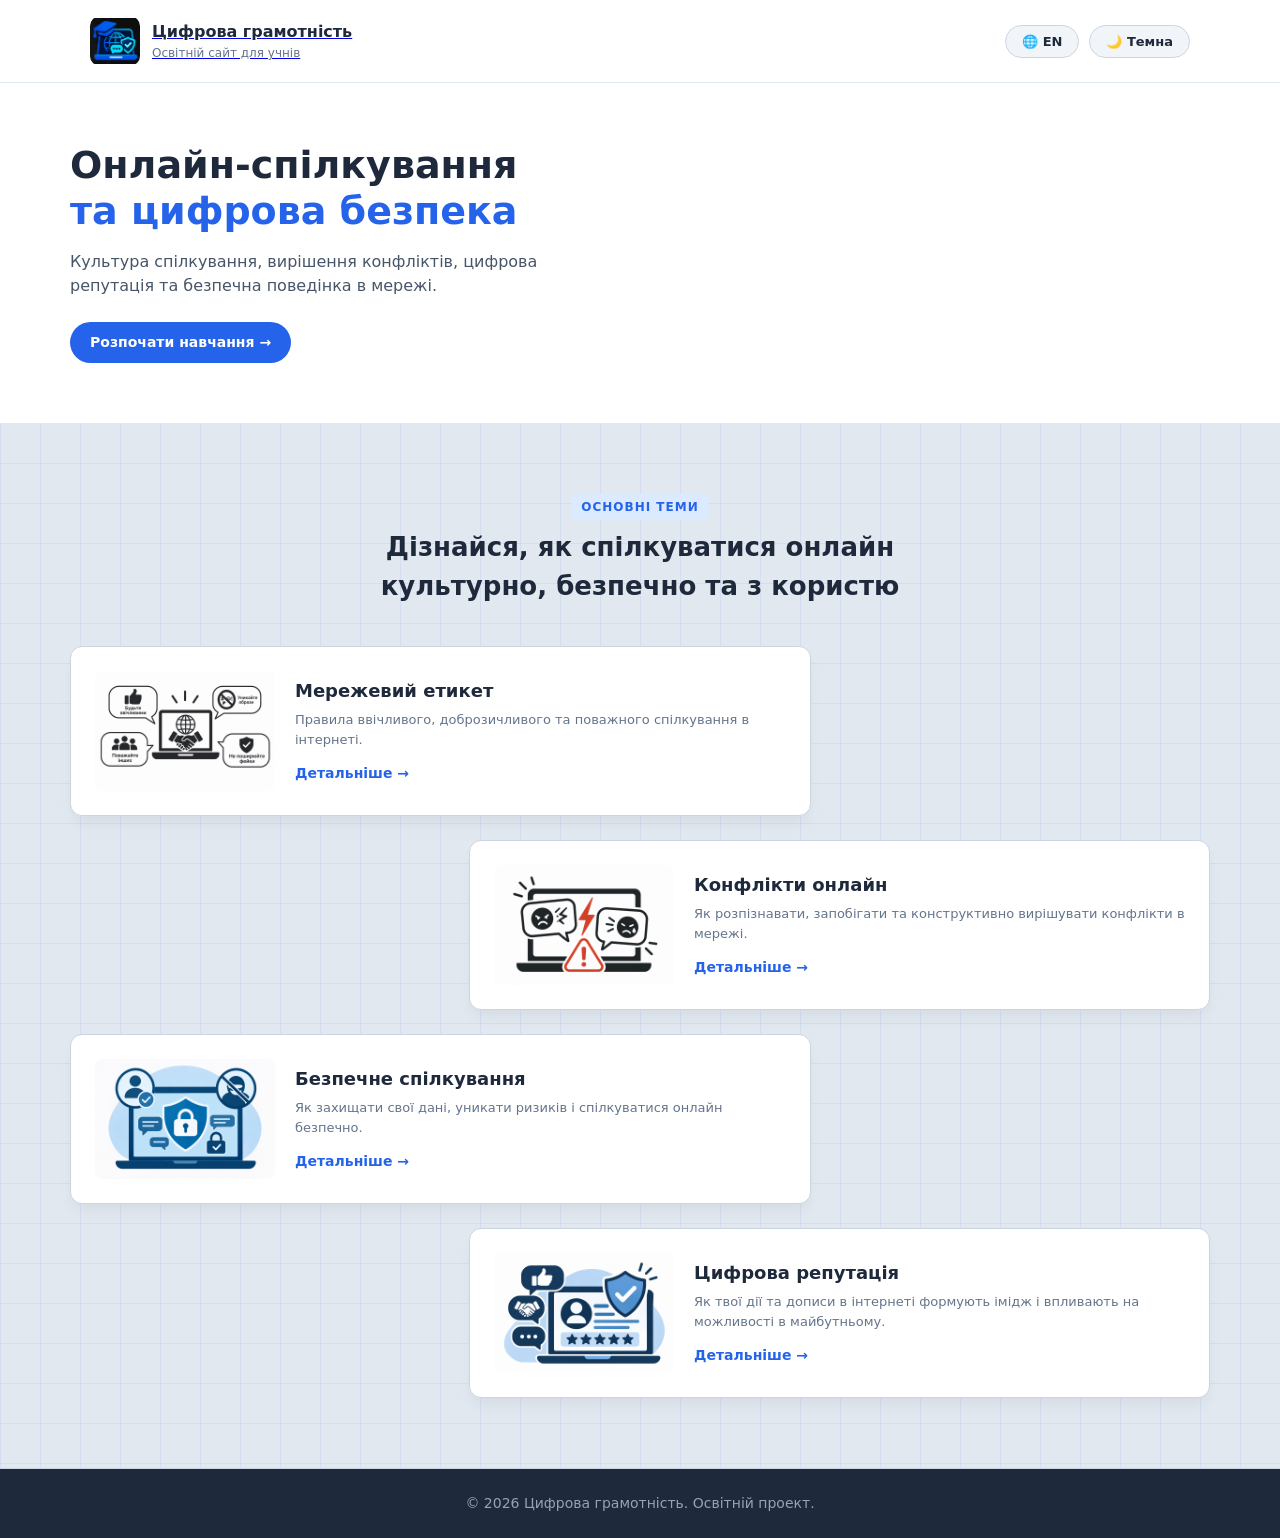
==== main.html @ 6a5c0918 "Nov 27, 2026, 12:42 PM" ====
<!DOCTYPE html>
<html lang="uk">
<head>
  <meta charset="UTF-8">
  <meta name="viewport" content="width=device-width, initial-scale=1.0">
  <title>Цифрова грамотність</title>
  <link rel="stylesheet" href="coch.css">
</head>
<body id="top">

  <!-- Шапка сайта -->
  <header class="header">
    <div class="header-container">

      <a href="main.html#top" class="logo">
        <img src="photos/logo.png" alt="Логотип" class="logo-icon">
        <div class="logo-text">
          <span class="logo-title" data-i18n="logoTitle">
            Цифрова грамотність
          </span>
          <span class="logo-subtitle" data-i18n="logoSubtitle">
            Освітній сайт для учнів
          </span>
        </div>
      </a>

      <div class="header-actions">
        <button id="lang-toggle" class="theme-btn">
          🌐 EN
        </button>

        <button id="theme-toggle" class="theme-btn">
          🌙 Темна
        </button>
      </div>

    </div>
  </header>

  <main>

    <!-- Главная секция -->
    <section class="hero hero-banner">
      <div class="hero-container">

        <div class="hero-content">
          <h1 class="hero-title">
            <span data-i18n="heroTitle1">
              Онлайн-спілкування
            </span>
            <br>
            <span class="highlight" data-i18n="heroTitle2">
              та цифрова безпека
            </span>
          </h1>

          <p class="hero-description" data-i18n="heroDesc">
            Культура спілкування, вирішення конфліктів,
            цифрова репутація та безпечна поведінка в мережі.
          </p>

          <a href="#topics" class="btn btn-primary"
             data-i18n="heroBtn">
            Розпочати навчання →
          </a>
        </div>

      </div>
    </section>

    <!-- Основные темы -->
    <section class="topics-section" id="topics">

      <div class="section-badge" data-i18n="topicsBadge">
        ОСНОВНІ ТЕМИ
      </div>

      <h2 class="section-title">
        <span data-i18n="topicsTitle1">
          Дізнайся, як спілкуватися онлайн
        </span>
        <br>
        <span data-i18n="topicsTitle2">
          культурно, безпечно та з користю
        </span>
      </h2>

      <div class="cards-grid">

        <!-- Карточка 1 -->
        <div class="card card-1">

          <div class="card-media-placeholder">
            <img src="photos/сетевой этикет 2.png"
                 alt="Мережевий етикет">
          </div>

          <div class="card-content">
            <h3 data-i18n="card1Title">
              Мережевий етикет
            </h3>

            <p data-i18n="card1Desc">
              Правила ввічливого, доброзичливого та
              поважного спілкування в інтернеті.
            </p>

            <a href="#" class="card-link" data-i18n="cardLink">
              Детальніше →
            </a>
          </div>

        </div>

        <!-- Карточка 2 -->
        <div class="card card-2">

          <div class="card-media-placeholder">
            <img src="photos/конфликты онлайн 2.png"
                 alt="Конфлікти онлайн">
          </div>

          <div class="card-content">
            <h3 data-i18n="card2Title">
              Конфлікти онлайн
            </h3>

            <p data-i18n="card2Desc">
              Як розпізнавати, запобігати та конструктивно
              вирішувати конфлікти в мережі.
            </p>

            <a href="conflict.html" class="card-link" data-i18n="cardLink">
              Детальніше →
            </a>
          </div>

        </div>

        <!-- Карточка 3 -->
        <div class="card card-3">

          <div class="card-media-placeholder">
            <img src="photos/безопасное общение 2.png"
                 alt="Безпечне спілкування">
          </div>

          <div class="card-content">
            <h3 data-i18n="card3Title">
              Безпечне спілкування
            </h3>

            <p data-i18n="card3Desc">
              Як захищати свої дані, уникати ризиків
              і спілкуватися онлайн безпечно.
            </p>

            <a href="#" class="card-link" data-i18n="cardLink">
              Детальніше →
            </a>
          </div>

        </div>

        <!-- Карточка 4 -->
        <div class="card card-4">

          <div class="card-media-placeholder">
            <img src="photos/Цифровая репутация 1.png"
                 alt="Цифрова репутація">
          </div>

          <div class="card-content">
            <h3 data-i18n="card4Title">
              Цифрова репутація
            </h3>

            <p data-i18n="card4Desc">
              Як твої дії та дописи в інтернеті формують
              імідж і впливають на можливості в майбутньому.
            </p>

            <a href="#" class="card-link" data-i18n="cardLink">
              Детальніше →
            </a>
          </div>

        </div>

      </div>
    </section>

  </main>

  <!-- Подвал сайта -->
  <footer class="footer">
    <div class="footer-container">
      <p data-i18n="footerText">
        © 2026 Цифрова грамотність. Освітній проект.
      </p>
    </div>
  </footer>

  <!-- Переключение языка и темы -->
  <script>

    const translations = {

      uk: {
        pageTitle: "Цифрова грамотність",
        logoTitle: "Цифрова грамотність",
        logoSubtitle: "Освітній сайт для учнів",

        heroTitle1: "Онлайн-спілкування",
        heroTitle2: "та цифрова безпека",

        heroDesc: "Культура спілкування, вирішення конфліктів, цифрова репутація та безпечна поведінка в мережі.",

        heroBtn: "Розпочати навчання →",

        topicsBadge: "ОСНОВНІ ТЕМИ",
        topicsTitle1: "Дізнайся, як спілкуватися онлайн",
        topicsTitle2: "культурно, безпечно та з користю",

        card1Title: "Мережевий етикет",
        card1Desc: "Правила ввічливого, доброзичливого та поважного спілкування в інтернеті.",

        card2Title: "Конфлікти онлайн",
        card2Desc: "Як розпізнавати, запобігати та конструктивно вирішувати конфлікти в мережі.",

        card3Title: "Безпечне спілкування",
        card3Desc: "Як захищати свої дані, уникати ризиків і спілкуватися онлайн безпечно.",

        card4Title: "Цифрова репутація",
        card4Desc: "Як твої дії та дописи в інтернеті формують імідж і впливають на можливості в майбутньому.",

        cardLink: "Детальніше →",

        footerText: "© 2026 Цифрова грамотність. Освітній проект.",

        themeDark: "🌙 Темна",
        themeLight: "☀️ Світла",
        langBtn: "🌐 EN"
      },

      en: {
        pageTitle: "Digital Literacy",
        logoTitle: "Digital Literacy",
        logoSubtitle: "Educational site for students",

        heroTitle1: "Online Communication",
        heroTitle2: "& Digital Safety",

        heroDesc: "Communication culture, conflict resolution, digital reputation, and safe online behavior.",

        heroBtn: "Start Learning →",

        topicsBadge: "MAIN TOPICS",
        topicsTitle1: "Learn how to communicate online",
        topicsTitle2: "politely, safely, and effectively",

        card1Title: "Netiquette",
        card1Desc: "Rules for polite, friendly, and respectful communication on the internet.",

        card2Title: "Online Conflicts",
        card2Desc: "How to recognize, prevent, and constructively resolve conflicts online.",

        card3Title: "Safe Communication",
        card3Desc: "How to protect your data, avoid risks, and communicate safely online.",

        card4Title: "Digital Reputation",
        card4Desc: "How your online actions and posts shape your image and affect future opportunities.",

        cardLink: "Learn more →",

        footerText: "© 2026 Digital Literacy. Educational project.",

        themeDark: "🌙 Dark",
        themeLight: "☀️ Light",
        langBtn: "🌐 UA"
      }

    };

    const themeToggleBtn = document.getElementById("theme-toggle");
    const langToggleBtn = document.getElementById("lang-toggle");

    let currentLang = localStorage.getItem("lang") || "uk";
    let isDark = localStorage.getItem("theme") === "dark";

    if (!translations[currentLang]) {
      currentLang = "uk";
    }

    // Обновление темы
    function updateThemeUI() {

      if (isDark) {
        document.body.classList.add("dark-theme");

        themeToggleBtn.textContent =
          translations[currentLang].themeLight;

      } else {
        document.body.classList.remove("dark-theme");

        themeToggleBtn.textContent =
          translations[currentLang].themeDark;
      }

    }

    // Обновление языка
    function updateLanguageUI() {

      document.documentElement.lang = currentLang;

      document.title = translations[currentLang].pageTitle;

      langToggleBtn.textContent =
        translations[currentLang].langBtn;

      document.querySelectorAll("[data-i18n]").forEach(el => {

        const key = el.getAttribute("data-i18n");

        if (translations[currentLang][key]) {
          el.textContent = translations[currentLang][key];
        }

      });

      updateThemeUI();

    }

    // Переключение темы
    themeToggleBtn.addEventListener("click", () => {

      isDark = !isDark;

      localStorage.setItem(
        "theme",
        isDark ? "dark" : "light"
      );

      updateThemeUI();

    });

    // Переключение языка
    langToggleBtn.addEventListener("click", () => {

      currentLang = currentLang === "uk" ? "en" : "uk";

      localStorage.setItem("lang", currentLang);

      updateLanguageUI();

    });

    // Запуск при загрузке страницы
    updateLanguageUI();

  </script>

</body>
</html>
---- coch.css ----
* {
  box-sizing: border-box;
  margin: 0;
  padding: 0;
  font-family: system-ui, -apple-system, BlinkMacSystemFont,
    "Segoe UI", Roboto, sans-serif;
}

html {
  scroll-behavior: smooth;
}

body {
  background-color: #f0f4f8;
  color: #2d3748;
  line-height: 1.5;
  transition: background-color 0.3s, color 0.3s;
}

/* ================= ШАПКА САЙТА ================= */

.header {
  background: #ffffff;
  border-bottom: 1px solid #e2e8f0;
  position: sticky;
  top: 0;
  z-index: 100;
  transition: background 0.3s, border-color 0.3s;
}

.header-container {
  max-width: 1140px;
  margin: 0 auto;
  padding: 16px 20px;
  display: flex;
  align-items: center;
  justify-content: space-between;
}

.logo {
  display: flex;
  align-items: center;
  gap: 12px;
}

.logo-icon-placeholder {
  width: 40px;
  height: 40px;
  background-color: #2563eb;
  border-radius: 50%;
  flex-shrink: 0;
}

.logo-title {
  display: block;
  font-weight: 700;
  font-size: 16px;
  color: #1e293b;
  transition: color 0.3s;
}

.logo-subtitle {
  display: block;
  font-size: 12px;
  color: #64748b;
}

.header-actions {
  display: flex;
  align-items: center;
  gap: 10px;
}

/* ================= КНОПКИ ================= */

.theme-btn {
  background: #f1f5f9;
  border: 1px solid #cbd5e1;
  padding: 8px 16px;
  border-radius: 20px;
  font-size: 13px;
  font-weight: 600;
  cursor: pointer;
  color: #1e293b;
  transition: background 0.2s, border-color 0.2s;
}

.theme-btn:hover {
  background: #e2e8f0;
}

.btn {
  display: inline-block;
  padding: 10px 20px;
  border-radius: 24px;
  font-size: 14px;
  font-weight: 600;
  cursor: pointer;
  border: none;
  text-decoration: none;
  transition: background-color 0.2s;
}

.btn-primary {
  background-color: #2563eb;
  color: #ffffff;
}

.btn-primary:hover {
  background-color: #1d4ed8;
}

/* ================= ГЛАВНАЯ СЕКЦИЯ ================= */

.hero {
  padding: 60px 20px;
  background: #ffffff;
  border-bottom: 1px solid #e2e8f0;
  transition: background 0.3s, border-color 0.3s;
}

.hero-container {
  max-width: 1140px;
  margin: 0 auto;
  display: flex;
  align-items: center;
  gap: 40px;
}

.hero-content {
  flex: 1;
  min-width: 0;
}

.hero-title {
  font-size: 38px;
  font-weight: 800;
  line-height: 1.2;
  color: #1e293b;
  margin-bottom: 16px;
  transition: color 0.3s;
}

.highlight {
  color: #2563eb;
}

.hero-description {
  font-size: 16px;
  color: #475569;
  margin-bottom: 24px;
  max-width: 480px;
  transition: color 0.3s;
}

/* ================= ГЛАВНЫЙ БАННЕР ================= */

.hero-image-placeholder {
  flex: 1;
  width: 100%;
  min-width: 0;
  height: auto;
  border: none;
  border-radius: 16px;
  background: transparent;
  overflow: hidden;
  display: flex;
  align-items: center;
  justify-content: center;
}

.hero-image-placeholder img {
  width: 100%;
  height: auto;
  display: block;
  object-fit: contain;
  border-radius: 16px;
}

/* ================= ОСНОВНЫЕ ТЕМЫ ================= */

.topics-section {
  max-width: 100%;
  padding: 70px 20px;
  margin: 0 auto;
  text-align: center;
  background-color: #e2e8f0;

  background-image:
    linear-gradient(
      90deg,
      rgba(37, 99, 235, 0.08) 1px,
      transparent 1px
    ),
    linear-gradient(
      0deg,
      rgba(37, 99, 235, 0.08) 1px,
      transparent 1px
    );

  background-size: 40px 40px;
  border-bottom: 1px solid #cbd5e1;
  transition: background-color 0.3s, border-color 0.3s;
  scroll-margin-top: 90px;
}

.section-badge {
  display: inline-block;
  font-size: 12px;
  font-weight: 700;
  color: #2563eb;
  letter-spacing: 1px;
  margin-bottom: 8px;
  background: #dbeafe;
  padding: 4px 10px;
  border-radius: 6px;
}

.section-title {
  font-size: 26px;
  color: #1e293b;
  margin-bottom: 40px;
  transition: color 0.3s;
}

/* ================= КАРТОЧКИ ================= */

.cards-grid {
  max-width: 1140px;
  margin: 0 auto;
  display: flex;
  flex-direction: column;
  gap: 24px;
}

.card {
  background: #ffffff;
  border: 1px solid #cbd5e1;
  border-radius: 12px;
  padding: 24px;
  display: flex;
  align-items: center;
  gap: 20px;
  text-align: left;
  width: 65%;

  box-shadow:
    0 10px 15px -3px rgba(0, 0, 0, 0.05);

  transition:
    transform 0.2s,
    background 0.3s,
    border-color 0.3s;
}

.card:hover {
  transform: translateY(-2px);
}

/* Расположение карточек лесенкой */

.card:nth-child(odd) {
  align-self: flex-start;
}

.card:nth-child(even) {
  align-self: flex-end;
}

/* ================= ФОТОГРАФИИ КАРТОЧЕК ================= */

.card-media-placeholder {
  width: 180px;
  height: 120px;
  border: none;
  border-radius: 8px;
  background: #ffffff;
  overflow: hidden;
  display: flex;
  align-items: center;
  justify-content: center;
  flex-shrink: 0;
}

.card-media-placeholder img {
  width: 100%;
  height: 100%;
  object-fit: contain;
  display: block;
}

/* ================= ТЕКСТ КАРТОЧЕК ================= */

.card-content {
  flex: 1;
  min-width: 0;
}

.card-content h3 {
  font-size: 18px;
  color: #1e293b;
  margin-bottom: 6px;
  transition: color 0.3s;
}

.card-content p {
  font-size: 13px;
  color: #64748b;
  margin-bottom: 12px;
  transition: color 0.3s;
}

.card-link {
  color: #2563eb;
  font-size: 14px;
  font-weight: 600;
  text-decoration: none;
}

.card-link:hover {
  text-decoration: underline;
}

/* ================= ПОДВАЛ САЙТА ================= */

.footer {
  background: #1e293b;
  color: #94a3b8;
  text-align: center;
  padding: 24px;
  font-size: 14px;
  transition: background 0.3s;
}

/* ================= ТЕМНАЯ ТЕМА ================= */

body.dark-theme {
  background-color: #0f172a;
  color: #f1f5f9;
}

body.dark-theme .header {
  background: #1e293b;
  border-color: #334155;
}

body.dark-theme .theme-btn {
  background: #334155;
  border-color: #475569;
  color: #f1f5f9;
}

body.dark-theme .theme-btn:hover {
  background: #475569;
}

body.dark-theme .logo-title,
body.dark-theme .hero-title,
body.dark-theme .section-title,
body.dark-theme .card-content h3 {
  color: #f8fafc;
}

body.dark-theme .logo-subtitle,
body.dark-theme .hero-description,
body.dark-theme .card-content p {
  color: #94a3b8;
}

body.dark-theme .highlight {
  color: #60a5fa;
}

body.dark-theme .hero {
  background: #1e293b;
  border-color: #334155;
}

body.dark-theme .hero-image-placeholder {
  background: transparent;
}

body.dark-theme .card-media-placeholder {
  background: #ffffff;
}

body.dark-theme .topics-section {
  background-color: #111827;

  background-image:
    linear-gradient(
      90deg,
      rgba(59, 130, 246, 0.06) 1px,
      transparent 1px
    ),
    linear-gradient(
      0deg,
      rgba(59, 130, 246, 0.06) 1px,
      transparent 1px
    );

  border-color: #334155;
}

body.dark-theme .card {
  background: #1e293b;
  border-color: #334155;

  box-shadow:
    0 10px 15px -3px rgba(0, 0, 0, 0.2);
}

body.dark-theme .card-link {
  color: #60a5fa;
}

body.dark-theme .section-badge {
  background: #1e3a5f;
  color: #93c5fd;
}

body.dark-theme .footer {
  background: #0b0f19;
  color: #94a3b8;
}

.logo-icon {
    width: 50px;
    height: 50px;
    object-fit: contain;
    border-radius: 10px;
}

/* ================= АДАПТИВНОСТЬ ================= */

@media (max-width: 900px) {

  .hero-container {
    flex-direction: column;
  }

  .hero-content {
    width: 100%;
  }

  .hero-image-placeholder {
    width: 100%;
  }

  .card {
    width: 100%;
  }

}

@media (max-width: 480px) {

  .header-container {
    flex-wrap: wrap;
    gap: 12px;
  }

  .theme-btn {
    padding: 6px 12px;
    font-size: 12px;
  }

  .hero {
    padding: 30px 15px;
  }

  .hero-title {
    font-size: 28px;
  }

  .hero-container {
    gap: 24px;
  }

  .topics-section {
    padding: 40px 15px;
  }

  .section-title {
    font-size: 22px;
  }

  .card {
    flex-direction: column;
    align-items: flex-start;
    padding: 16px;
  }

  .card-media-placeholder {
    width: 100%;
    height: auto;
    aspect-ratio: 3 / 2;
  }

  .card-content {
    width: 100%;
  }

}
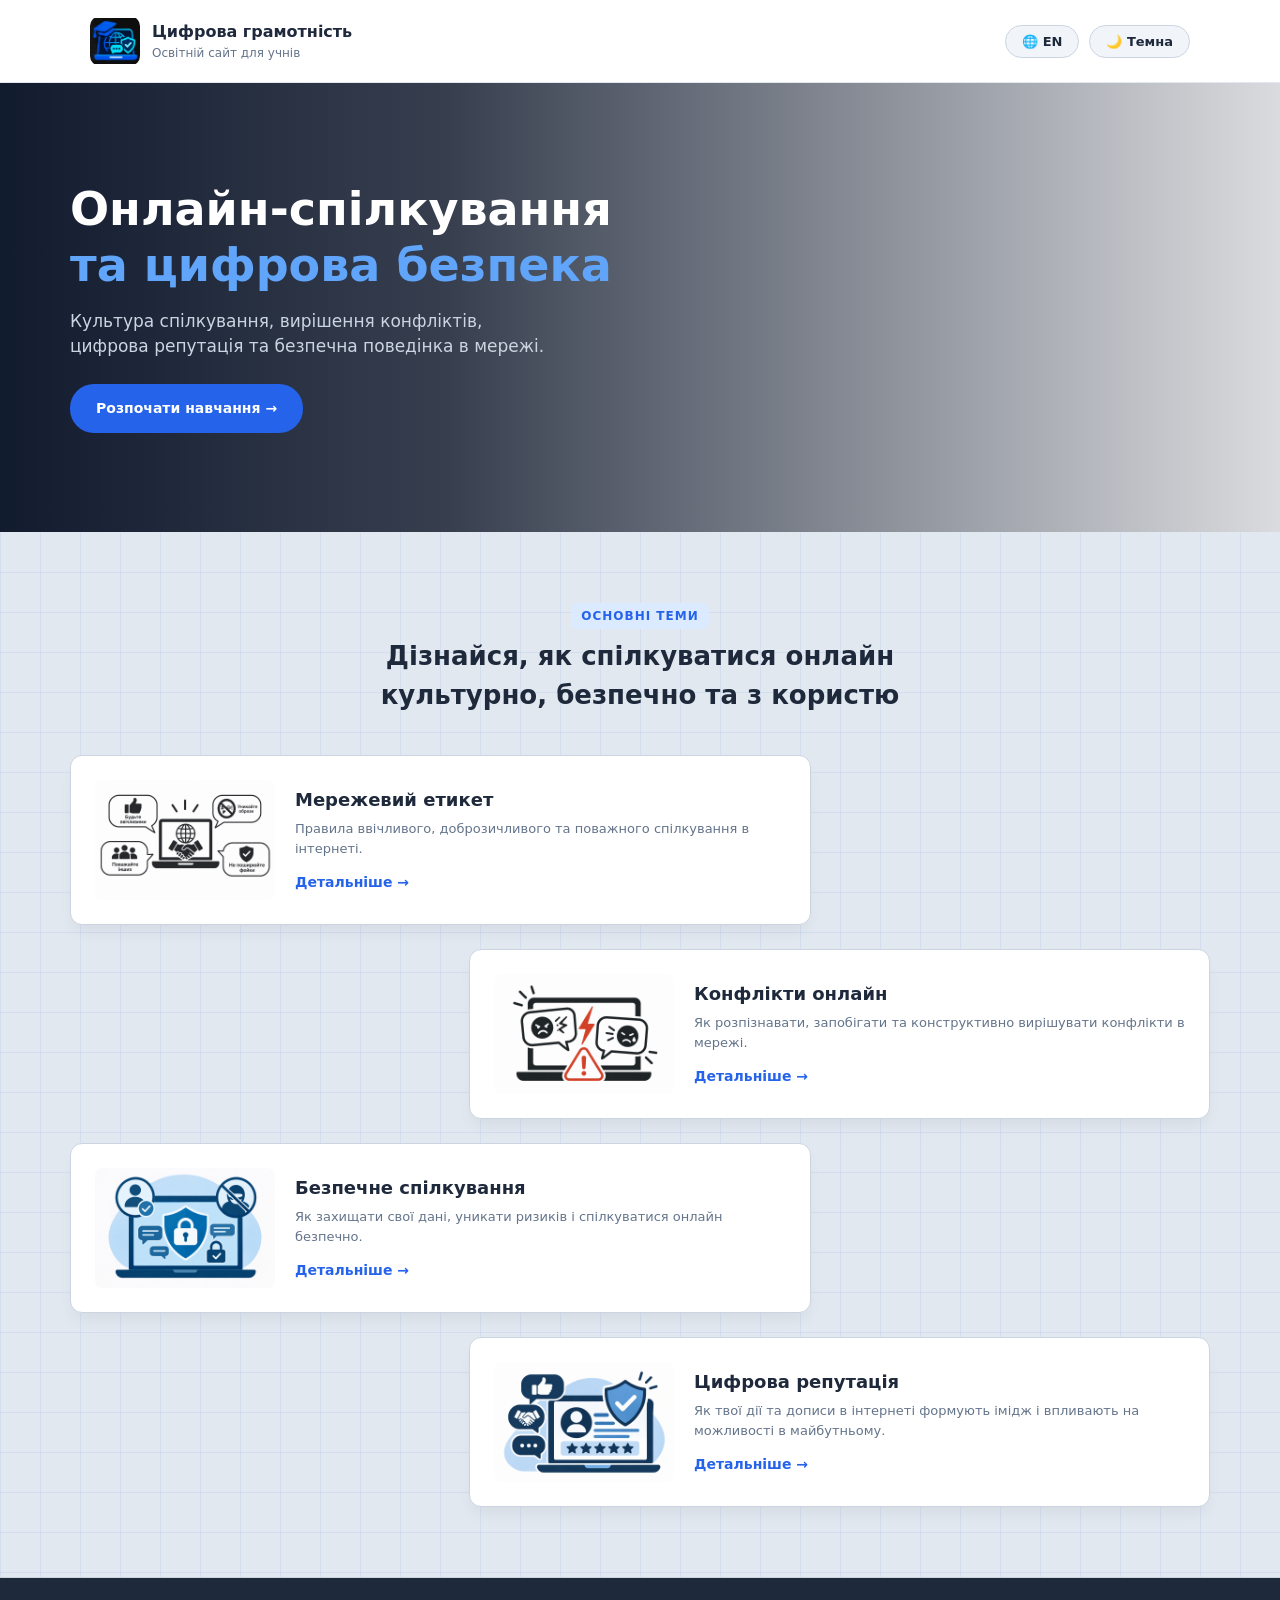
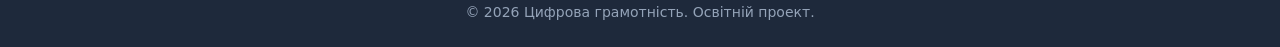
==== commit 07267d8f: "Nov 27, 2026, 12:57 PM" ====
--- a/main.html
+++ b/main.html
@@ -1,3 +1,4 @@
+
 <!DOCTYPE html>
 <html lang="uk">
 <head>
@@ -6,6 +7,7 @@
   <title>Цифрова грамотність</title>
   <link rel="stylesheet" href="coch.css">
 </head>
+
 <body id="top">
 
   <!-- Шапка сайта -->
@@ -13,18 +15,25 @@
     <div class="header-container">
 
       <a href="main.html#top" class="logo">
-        <img src="photos/logo.png" alt="Логотип" class="logo-icon">
+
+        <img src="photos/logo.png"
+             alt="Логотип"
+             class="logo-icon">
+
         <div class="logo-text">
           <span class="logo-title" data-i18n="logoTitle">
             Цифрова грамотність
           </span>
+
           <span class="logo-subtitle" data-i18n="logoSubtitle">
             Освітній сайт для учнів
           </span>
         </div>
+
       </a>
 
       <div class="header-actions">
+
         <button id="lang-toggle" class="theme-btn">
           🌐 EN
         </button>
@@ -32,6 +41,7 @@
         <button id="theme-toggle" class="theme-btn">
           🌙 Темна
         </button>
+
       </div>
 
     </div>
@@ -39,19 +49,25 @@
 
   <main>
 
-    <!-- Главная секция -->
+    <!-- Главная секция с баннером -->
     <section class="hero hero-banner">
+
       <div class="hero-container">
 
         <div class="hero-content">
+
           <h1 class="hero-title">
+
             <span data-i18n="heroTitle1">
               Онлайн-спілкування
             </span>
+
             <br>
+
             <span class="highlight" data-i18n="heroTitle2">
               та цифрова безпека
             </span>
+
           </h1>
 
           <p class="hero-description" data-i18n="heroDesc">
@@ -59,13 +75,16 @@
             цифрова репутація та безпечна поведінка в мережі.
           </p>
 
-          <a href="#topics" class="btn btn-primary"
+          <a href="#topics"
+             class="btn btn-primary"
              data-i18n="heroBtn">
             Розпочати навчання →
           </a>
+
         </div>
 
       </div>
+
     </section>
 
     <!-- Основные темы -->
@@ -76,13 +95,17 @@
       </div>
 
       <h2 class="section-title">
+
         <span data-i18n="topicsTitle1">
           Дізнайся, як спілкуватися онлайн
         </span>
+
         <br>
+
         <span data-i18n="topicsTitle2">
           культурно, безпечно та з користю
         </span>
+
       </h2>
 
       <div class="cards-grid">
@@ -91,11 +114,14 @@
         <div class="card card-1">
 
           <div class="card-media-placeholder">
+
             <img src="photos/сетевой этикет 2.png"
                  alt="Мережевий етикет">
+
           </div>
 
           <div class="card-content">
+
             <h3 data-i18n="card1Title">
               Мережевий етикет
             </h3>
@@ -105,9 +131,12 @@
               поважного спілкування в інтернеті.
             </p>
 
-            <a href="#" class="card-link" data-i18n="cardLink">
+            <a href="#"
+               class="card-link"
+               data-i18n="cardLink">
               Детальніше →
             </a>
+
           </div>
 
         </div>
@@ -116,11 +145,14 @@
         <div class="card card-2">
 
           <div class="card-media-placeholder">
+
             <img src="photos/конфликты онлайн 2.png"
                  alt="Конфлікти онлайн">
+
           </div>
 
           <div class="card-content">
+
             <h3 data-i18n="card2Title">
               Конфлікти онлайн
             </h3>
@@ -130,9 +162,12 @@
               вирішувати конфлікти в мережі.
             </p>
 
-            <a href="conflict.html" class="card-link" data-i18n="cardLink">
+            <a href="conflict.html"
+               class="card-link"
+               data-i18n="cardLink">
               Детальніше →
             </a>
+
           </div>
 
         </div>
@@ -141,11 +176,14 @@
         <div class="card card-3">
 
           <div class="card-media-placeholder">
+
             <img src="photos/безопасное общение 2.png"
                  alt="Безпечне спілкування">
+
           </div>
 
           <div class="card-content">
+
             <h3 data-i18n="card3Title">
               Безпечне спілкування
             </h3>
@@ -155,9 +193,12 @@
               і спілкуватися онлайн безпечно.
             </p>
 
-            <a href="#" class="card-link" data-i18n="cardLink">
+            <a href="#"
+               class="card-link"
+               data-i18n="cardLink">
               Детальніше →
             </a>
+
           </div>
 
         </div>
@@ -166,11 +207,14 @@
         <div class="card card-4">
 
           <div class="card-media-placeholder">
+
             <img src="photos/Цифровая репутация 1.png"
                  alt="Цифрова репутація">
+
           </div>
 
           <div class="card-content">
+
             <h3 data-i18n="card4Title">
               Цифрова репутація
             </h3>
@@ -180,25 +224,33 @@
               імідж і впливають на можливості в майбутньому.
             </p>
 
-            <a href="#" class="card-link" data-i18n="cardLink">
+            <a href="#"
+               class="card-link"
+               data-i18n="cardLink">
               Детальніше →
             </a>
+
           </div>
 
         </div>
 
       </div>
+
     </section>
 
   </main>
 
   <!-- Подвал сайта -->
   <footer class="footer">
+
     <div class="footer-container">
+
       <p data-i18n="footerText">
         © 2026 Цифрова грамотність. Освітній проект.
       </p>
+
     </div>
+
   </footer>
 
   <!-- Переключение языка и темы -->
@@ -207,7 +259,9 @@
     const translations = {
 
       uk: {
+
         pageTitle: "Цифрова грамотність",
+
         logoTitle: "Цифрова грамотність",
         logoSubtitle: "Освітній сайт для учнів",
 
@@ -219,6 +273,7 @@
         heroBtn: "Розпочати навчання →",
 
         topicsBadge: "ОСНОВНІ ТЕМИ",
+
         topicsTitle1: "Дізнайся, як спілкуватися онлайн",
         topicsTitle2: "культурно, безпечно та з користю",
 
@@ -240,11 +295,15 @@
 
         themeDark: "🌙 Темна",
         themeLight: "☀️ Світла",
+
         langBtn: "🌐 EN"
+
       },
 
       en: {
+
         pageTitle: "Digital Literacy",
+
         logoTitle: "Digital Literacy",
         logoSubtitle: "Educational site for students",
 
@@ -256,6 +315,7 @@
         heroBtn: "Start Learning →",
 
         topicsBadge: "MAIN TOPICS",
+
         topicsTitle1: "Learn how to communicate online",
         topicsTitle2: "politely, safely, and effectively",
 
@@ -277,13 +337,16 @@
 
         themeDark: "🌙 Dark",
         themeLight: "☀️ Light",
+
         langBtn: "🌐 UA"
+
       }
 
     };
 
     const themeToggleBtn = document.getElementById("theme-toggle");
     const langToggleBtn = document.getElementById("lang-toggle");
+    const logo = document.querySelector(".logo-icon");
 
     let currentLang = localStorage.getItem("lang") || "uk";
     let isDark = localStorage.getItem("theme") === "dark";
@@ -292,20 +355,35 @@
       currentLang = "uk";
     }
 
+    // Если светлый логотип отсутствует,
+    // используется обычный логотип
+    logo.addEventListener("error", () => {
+
+      if (logo.getAttribute("src") !== "photos/logo.png") {
+        logo.src = "photos/logo.png";
+      }
+
+    });
+
     // Обновление темы
     function updateThemeUI() {
 
+      document.body.classList.toggle("dark-theme", isDark);
+
       if (isDark) {
-        document.body.classList.add("dark-theme");
 
         themeToggleBtn.textContent =
           translations[currentLang].themeLight;
 
+        logo.src = "photos/logo.png";
+
       } else {
-        document.body.classList.remove("dark-theme");
 
         themeToggleBtn.textContent =
           translations[currentLang].themeDark;
+
+        logo.src = "photos/logo-light.png";
+
       }
 
     }
@@ -325,7 +403,9 @@
         const key = el.getAttribute("data-i18n");
 
         if (translations[currentLang][key]) {
+
           el.textContent = translations[currentLang][key];
+
         }
 
       });
@@ -359,6 +439,20 @@
 
     });
 
+    // Прокрутка вверх при нажатии на логотип
+    document.querySelector(".logo").addEventListener("click", event => {
+
+      event.preventDefault();
+
+      window.scrollTo({
+        top: 0,
+        behavior: "smooth"
+      });
+
+      history.replaceState(null, "", "#top");
+
+    });
+
     // Запуск при загрузке страницы
     updateLanguageUI();
 
--- a/coch.css
+++ b/coch.css
@@ -432,6 +432,127 @@
     border-radius: 10px;
 }
 
+/* ================= КЛИКАБЕЛЬНЫЙ ЛОГОТИП ================= */
+
+.logo {
+    display: flex;
+    align-items: center;
+    gap: 12px;
+    text-decoration: none;
+    color: inherit;
+    cursor: pointer;
+    transition: opacity 0.2s;
+}
+
+.logo:hover {
+    opacity: 0.8;
+}
+
+.logo-icon {
+    width: 50px;
+    height: 50px;
+    object-fit: contain;
+    border-radius: 10px;
+    flex-shrink: 0;
+}
+
+/* ================= ПОЛНОЭКРАННЫЙ БАННЕР ================= */
+
+.hero.hero-banner {
+    width: 100%;
+    min-height: 450px;
+    padding: 80px 20px;
+
+    background-image:
+        linear-gradient(
+            90deg,
+            rgba(5, 15, 35, 0.95) 0%,
+            rgba(5, 15, 35, 0.80) 35%,
+            rgba(5, 15, 35, 0.15) 100%
+        ),
+        url("photos/banner.png");
+
+    background-size: cover;
+    background-position: center;
+    background-repeat: no-repeat;
+
+    display: flex;
+    align-items: center;
+}
+
+.hero-banner .hero-container {
+    width: 100%;
+    max-width: 1140px;
+    margin: 0 auto;
+}
+
+.hero-banner .hero-content {
+    max-width: 600px;
+}
+
+.hero-banner .hero-title {
+    font-size: 46px;
+    color: #ffffff;
+}
+
+.hero-banner .highlight {
+    color: #60a5fa;
+}
+
+.hero-banner .hero-description {
+    font-size: 17px;
+    color: #cbd5e1;
+}
+
+.hero-banner .btn-primary {
+    padding: 14px 26px;
+}
+
+/* ================= ТЕМНАЯ ТЕМА БАННЕРА ================= */
+
+body.dark-theme .hero.hero-banner {
+    background-image:
+        linear-gradient(
+            90deg,
+            rgba(5, 15, 35, 0.95) 0%,
+            rgba(5, 15, 35, 0.80) 35%,
+            rgba(5, 15, 35, 0.15) 100%
+        ),
+        url("photos/banner.jpg");
+
+    background-size: cover;
+    background-position: center;
+    background-repeat: no-repeat;
+}
+
+/* ================= АДАПТИВНОСТЬ БАННЕРА ================= */
+
+@media (max-width: 900px) {
+    .hero.hero-banner {
+        min-height: 400px;
+        padding: 60px 20px;
+    }
+
+    .hero-banner .hero-title {
+        font-size: 36px;
+    }
+}
+
+@media (max-width: 480px) {
+    .hero.hero-banner {
+        min-height: 350px;
+        padding: 40px 15px;
+    }
+
+    .hero-banner .hero-title {
+        font-size: 28px;
+    }
+
+    .hero-banner .hero-description {
+        font-size: 14px;
+    }
+}
+
 /* ================= АДАПТИВНОСТЬ ================= */
 
 @media (max-width: 900px) {
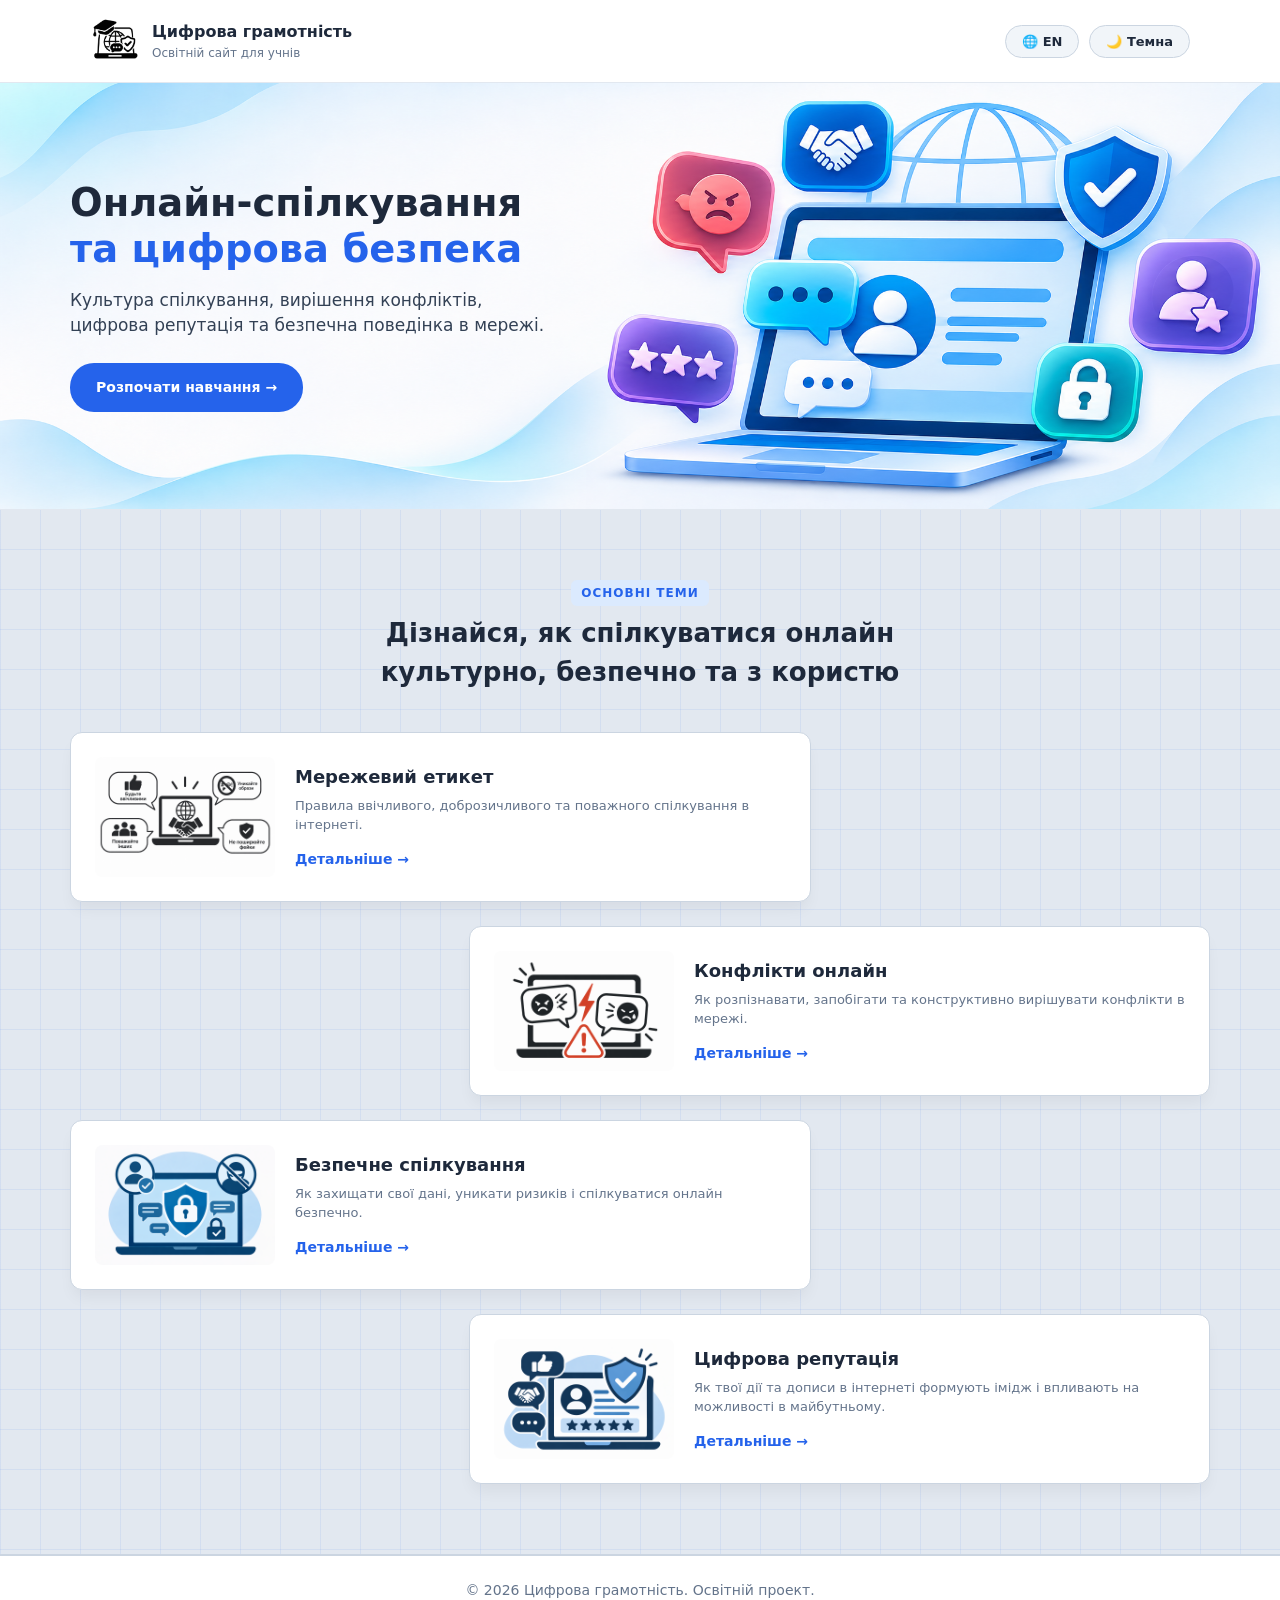
==== commit ee350de1: "Nov 27, 2026, 1:19 PM" ====
--- a/main.html
+++ b/main.html
@@ -1,4 +1,3 @@
-
 <!DOCTYPE html>
 <html lang="uk">
 <head>
@@ -16,7 +15,7 @@
 
       <a href="main.html#top" class="logo">
 
-        <img src="photos/logo.png"
+        <img src="photos/light-logo.png" data-light="photos/light-logo.png" data-dark="photos/logo.png"
              alt="Логотип"
              class="logo-icon">
 
@@ -115,7 +114,7 @@
 
           <div class="card-media-placeholder">
 
-            <img src="photos/сетевой этикет 2.png"
+            <img src="photos/et2.png" data-light="photos/et2.png" data-dark="photos/et-dark.png"
                  alt="Мережевий етикет">
 
           </div>
@@ -146,7 +145,7 @@
 
           <div class="card-media-placeholder">
 
-            <img src="photos/конфликты онлайн 2.png"
+            <img src="photos/conf2.png" data-light="photos/conf2.png" data-dark="photos/conf-dark.png"
                  alt="Конфлікти онлайн">
 
           </div>
@@ -177,7 +176,7 @@
 
           <div class="card-media-placeholder">
 
-            <img src="photos/безопасное общение 2.png"
+            <img src="photos/sc2.png" data-light="photos/sc2.png" data-dark="photos/sc-dark.png"
                  alt="Безпечне спілкування">
 
           </div>
@@ -208,7 +207,7 @@
 
           <div class="card-media-placeholder">
 
-            <img src="photos/Цифровая репутация 1.png"
+            <img src="photos/rep1.png" data-light="photos/rep1.png" data-dark="photos/rep-dark.png"
                  alt="Цифрова репутація">
 
           </div>
@@ -346,7 +345,7 @@
 
     const themeToggleBtn = document.getElementById("theme-toggle");
     const langToggleBtn = document.getElementById("lang-toggle");
-    const logo = document.querySelector(".logo-icon");
+    const themeImages = document.querySelectorAll("img[data-light][data-dark]");
 
     let currentLang = localStorage.getItem("lang") || "uk";
     let isDark = localStorage.getItem("theme") === "dark";
@@ -355,37 +354,15 @@
       currentLang = "uk";
     }
 
-    // Если светлый логотип отсутствует,
-    // используется обычный логотип
-    logo.addEventListener("error", () => {
-
-      if (logo.getAttribute("src") !== "photos/logo.png") {
-        logo.src = "photos/logo.png";
-      }
-
-    });
-
-    // Обновление темы
+    // Обновление темы и всех изображений
     function updateThemeUI() {
-
       document.body.classList.toggle("dark-theme", isDark);
-
-      if (isDark) {
-
-        themeToggleBtn.textContent =
-          translations[currentLang].themeLight;
-
-        logo.src = "photos/logo.png";
-
-      } else {
-
-        themeToggleBtn.textContent =
-          translations[currentLang].themeDark;
-
-        logo.src = "photos/logo-light.png";
-
-      }
-
+      themeToggleBtn.textContent = isDark
+        ? translations[currentLang].themeLight
+        : translations[currentLang].themeDark;
+      themeImages.forEach(img => {
+        img.src = isDark ? img.dataset.dark : img.dataset.light;
+      });
     }
 
     // Обновление языка
@@ -459,4 +436,4 @@
   </script>
 
 </body>
-</html>+</html>
--- a/coch.css
+++ b/coch.css
@@ -1,3 +1,4 @@
+/* ================= ОСНОВНЫЕ НАСТРОЙКИ ================= */
 
 * {
   box-sizing: border-box;
@@ -38,10 +39,28 @@
   justify-content: space-between;
 }
 
+/* ================= ЛОГОТИП ================= */
+
 .logo {
   display: flex;
   align-items: center;
   gap: 12px;
+  text-decoration: none;
+  color: inherit;
+  cursor: pointer;
+  transition: opacity 0.2s;
+}
+
+.logo:hover {
+  opacity: 0.8;
+}
+
+.logo-icon {
+  width: 50px;
+  height: 50px;
+  object-fit: contain;
+  border-radius: 10px;
+  flex-shrink: 0;
 }
 
 .logo-icon-placeholder {
@@ -99,7 +118,11 @@
   cursor: pointer;
   border: none;
   text-decoration: none;
-  transition: background-color 0.2s;
+  transition: background-color 0.2s, transform 0.2s;
+}
+
+.btn:hover {
+  transform: translateY(-2px);
 }
 
 .btn-primary {
@@ -115,12 +138,13 @@
 
 .hero {
   padding: 60px 20px;
-  background: #ffffff;
+  background-color: #ffffff;
   border-bottom: 1px solid #e2e8f0;
-  transition: background 0.3s, border-color 0.3s;
+  transition: background-color 0.3s, border-color 0.3s;
 }
 
 .hero-container {
+  width: 100%;
   max-width: 1140px;
   margin: 0 auto;
   display: flex;
@@ -154,7 +178,54 @@
   transition: color 0.3s;
 }
 
-/* ================= ГЛАВНЫЙ БАННЕР ================= */
+/* ================= БАННЕР СВЕТЛОЙ ТЕМЫ ================= */
+
+.hero.hero-banner {
+  width: 100%;
+  min-height: 450px;
+  padding: 80px 20px;
+
+  background-color: #e2e8f0;
+
+  background-image: url("photos/light-banner.png");
+
+  background-size: cover;
+  background-position: center;
+  background-repeat: no-repeat;
+
+  display: flex;
+  align-items: center;
+}
+
+.hero-banner .hero-container {
+  width: 100%;
+  max-width: 1140px;
+  margin: 0 auto;
+}
+
+.hero-banner .hero-content {
+  max-width: 600px;
+}
+
+.hero-banner .hero-title {
+  font-size: 46px;
+  color: #1e293b;
+}
+
+.hero-banner .highlight {
+  color: #2563eb;
+}
+
+.hero-banner .hero-description {
+  font-size: 17px;
+  color: #334155;
+}
+
+.hero-banner .btn-primary {
+  padding: 14px 26px;
+}
+
+/* ================= ДОПОЛНИТЕЛЬНЫЕ ИЗОБРАЖЕНИЯ ================= */
 
 .hero-image-placeholder {
   flex: 1;
@@ -201,7 +272,11 @@
 
   background-size: 40px 40px;
   border-bottom: 1px solid #cbd5e1;
-  transition: background-color 0.3s, border-color 0.3s;
+
+  transition:
+    background-color 0.3s,
+    border-color 0.3s;
+
   scroll-margin-top: 90px;
 }
 
@@ -251,11 +326,15 @@
   transition:
     transform 0.2s,
     background 0.3s,
-    border-color 0.3s;
+    border-color 0.3s,
+    box-shadow 0.2s;
 }
 
 .card:hover {
-  transform: translateY(-2px);
+  transform: translateY(-3px);
+
+  box-shadow:
+    0 15px 25px -5px rgba(0, 0, 0, 0.1);
 }
 
 /* Расположение карточек лесенкой */
@@ -322,15 +401,25 @@
   text-decoration: underline;
 }
 
-/* ================= ПОДВАЛ САЙТА ================= */
+/* ================= СВЕТЛЫЙ ПОДВАЛ ================= */
 
 .footer {
-  background: #1e293b;
-  color: #94a3b8;
+  background: #ffffff;
+  color: #64748b;
+  border-top: 1px solid #cbd5e1;
   text-align: center;
   padding: 24px;
   font-size: 14px;
-  transition: background 0.3s;
+
+  transition:
+    background 0.3s,
+    color 0.3s,
+    border-color 0.3s;
+}
+
+.footer-container {
+  max-width: 1140px;
+  margin: 0 auto;
 }
 
 /* ================= ТЕМНАЯ ТЕМА ================= */
@@ -340,10 +429,14 @@
   color: #f1f5f9;
 }
 
+/* Темная шапка */
+
 body.dark-theme .header {
   background: #1e293b;
   border-color: #334155;
 }
+
+/* Темные кнопки */
 
 body.dark-theme .theme-btn {
   background: #334155;
@@ -354,6 +447,8 @@
 body.dark-theme .theme-btn:hover {
   background: #475569;
 }
+
+/* Цвета текста */
 
 body.dark-theme .logo-title,
 body.dark-theme .hero-title,
@@ -372,20 +467,52 @@
   color: #60a5fa;
 }
 
+/* Темная главная секция */
+
 body.dark-theme .hero {
-  background: #1e293b;
+  background-color: #1e293b;
   border-color: #334155;
 }
+
+/* ================= БАННЕР ТЕМНОЙ ТЕМЫ ================= */
+
+body.dark-theme .hero.hero-banner {
+
+  background-color: #0f172a;
+
+  background-image: url("photos/banner.jpg");
+
+  background-size: cover;
+  background-position: center;
+  background-repeat: no-repeat;
+}
+
+body.dark-theme .hero-banner .hero-title {
+  color: #ffffff;
+}
+
+body.dark-theme .hero-banner .highlight {
+  color: #60a5fa;
+}
+
+body.dark-theme .hero-banner .hero-description {
+  color: #cbd5e1;
+}
+
+/* Дополнительные изображения */
 
 body.dark-theme .hero-image-placeholder {
   background: transparent;
 }
 
 body.dark-theme .card-media-placeholder {
-  background: #ffffff;
-}
+  background: #050b16;
+}
+
+/* ================= ТЕМНЫЕ ОСНОВНЫЕ ТЕМЫ ================= */
 
 body.dark-theme .topics-section {
+
   background-color: #111827;
 
   background-image:
@@ -403,12 +530,21 @@
   border-color: #334155;
 }
 
+/* Темные карточки */
+
 body.dark-theme .card {
+
   background: #1e293b;
   border-color: #334155;
 
   box-shadow:
     0 10px 15px -3px rgba(0, 0, 0, 0.2);
+}
+
+body.dark-theme .card:hover {
+
+  box-shadow:
+    0 15px 25px -5px rgba(0, 0, 0, 0.35);
 }
 
 body.dark-theme .card-link {
@@ -420,137 +556,12 @@
   color: #93c5fd;
 }
 
+/* ================= ТЕМНЫЙ ПОДВАЛ ================= */
+
 body.dark-theme .footer {
   background: #0b0f19;
   color: #94a3b8;
-}
-
-.logo-icon {
-    width: 50px;
-    height: 50px;
-    object-fit: contain;
-    border-radius: 10px;
-}
-
-/* ================= КЛИКАБЕЛЬНЫЙ ЛОГОТИП ================= */
-
-.logo {
-    display: flex;
-    align-items: center;
-    gap: 12px;
-    text-decoration: none;
-    color: inherit;
-    cursor: pointer;
-    transition: opacity 0.2s;
-}
-
-.logo:hover {
-    opacity: 0.8;
-}
-
-.logo-icon {
-    width: 50px;
-    height: 50px;
-    object-fit: contain;
-    border-radius: 10px;
-    flex-shrink: 0;
-}
-
-/* ================= ПОЛНОЭКРАННЫЙ БАННЕР ================= */
-
-.hero.hero-banner {
-    width: 100%;
-    min-height: 450px;
-    padding: 80px 20px;
-
-    background-image:
-        linear-gradient(
-            90deg,
-            rgba(5, 15, 35, 0.95) 0%,
-            rgba(5, 15, 35, 0.80) 35%,
-            rgba(5, 15, 35, 0.15) 100%
-        ),
-        url("photos/banner.png");
-
-    background-size: cover;
-    background-position: center;
-    background-repeat: no-repeat;
-
-    display: flex;
-    align-items: center;
-}
-
-.hero-banner .hero-container {
-    width: 100%;
-    max-width: 1140px;
-    margin: 0 auto;
-}
-
-.hero-banner .hero-content {
-    max-width: 600px;
-}
-
-.hero-banner .hero-title {
-    font-size: 46px;
-    color: #ffffff;
-}
-
-.hero-banner .highlight {
-    color: #60a5fa;
-}
-
-.hero-banner .hero-description {
-    font-size: 17px;
-    color: #cbd5e1;
-}
-
-.hero-banner .btn-primary {
-    padding: 14px 26px;
-}
-
-/* ================= ТЕМНАЯ ТЕМА БАННЕРА ================= */
-
-body.dark-theme .hero.hero-banner {
-    background-image:
-        linear-gradient(
-            90deg,
-            rgba(5, 15, 35, 0.95) 0%,
-            rgba(5, 15, 35, 0.80) 35%,
-            rgba(5, 15, 35, 0.15) 100%
-        ),
-        url("photos/banner.jpg");
-
-    background-size: cover;
-    background-position: center;
-    background-repeat: no-repeat;
-}
-
-/* ================= АДАПТИВНОСТЬ БАННЕРА ================= */
-
-@media (max-width: 900px) {
-    .hero.hero-banner {
-        min-height: 400px;
-        padding: 60px 20px;
-    }
-
-    .hero-banner .hero-title {
-        font-size: 36px;
-    }
-}
-
-@media (max-width: 480px) {
-    .hero.hero-banner {
-        min-height: 350px;
-        padding: 40px 15px;
-    }
-
-    .hero-banner .hero-title {
-        font-size: 28px;
-    }
-
-    .hero-banner .hero-description {
-        font-size: 14px;
-    }
+  border-top: 1px solid #334155;
 }
 
 /* ================= АДАПТИВНОСТЬ ================= */
@@ -559,6 +570,7 @@
 
   .hero-container {
     flex-direction: column;
+    align-items: flex-start;
   }
 
   .hero-content {
@@ -567,6 +579,15 @@
 
   .hero-image-placeholder {
     width: 100%;
+  }
+
+  .hero.hero-banner {
+    min-height: 400px;
+    padding: 60px 20px;
+  }
+
+  .hero-banner .hero-title {
+    font-size: 36px;
   }
 
   .card {
@@ -582,6 +603,19 @@
     gap: 12px;
   }
 
+  .logo-icon {
+    width: 40px;
+    height: 40px;
+  }
+
+  .logo-title {
+    font-size: 14px;
+  }
+
+  .logo-subtitle {
+    font-size: 11px;
+  }
+
   .theme-btn {
     padding: 6px 12px;
     font-size: 12px;
@@ -597,6 +631,21 @@
 
   .hero-container {
     gap: 24px;
+  }
+
+  .hero.hero-banner {
+    min-height: 350px;
+    padding: 40px 15px;
+
+    background-position: center;
+  }
+
+  .hero-banner .hero-title {
+    font-size: 28px;
+  }
+
+  .hero-banner .hero-description {
+    font-size: 14px;
   }
 
   .topics-section {
@@ -623,4 +672,41 @@
     width: 100%;
   }
 
-}+}
+
+/* Баннер сохраняет пропорции 3:1 на широких экранах. */
+.hero.hero-banner {
+  min-height: max(340px, 33.33vw);
+  padding: 48px 20px;
+  background-position: center;
+}
+.hero-banner .hero-content { max-width: min(48%, 560px); }
+.hero-banner .hero-title { font-size: clamp(28px, 3vw, 46px); overflow-wrap: anywhere; }
+@media (max-width: 900px) {
+  .hero.hero-banner {
+    background-size: 100% auto;
+    background-position: bottom center;
+    min-height: 0;
+    padding: 32px 20px calc(34vw + 24px);
+    background-color: #f5f8fc;
+  }
+  body.dark-theme .hero.hero-banner {
+    background-size: 100% auto;
+    background-position: bottom center;
+    background-color: #062344;
+  }
+  .hero-banner .hero-content { max-width: 100%; }
+}
+
+
+/* Логотип для обеих тем, включая дополнительные страницы. */
+body:not(.dark-theme) .logo-icon {
+  content: url("photos/light-logo.png");
+  filter: invert(1);
+  mix-blend-mode: multiply;
+}
+body.dark-theme .logo-icon {
+  content: url("photos/logo.png");
+  filter: none;
+  mix-blend-mode: normal;
+}
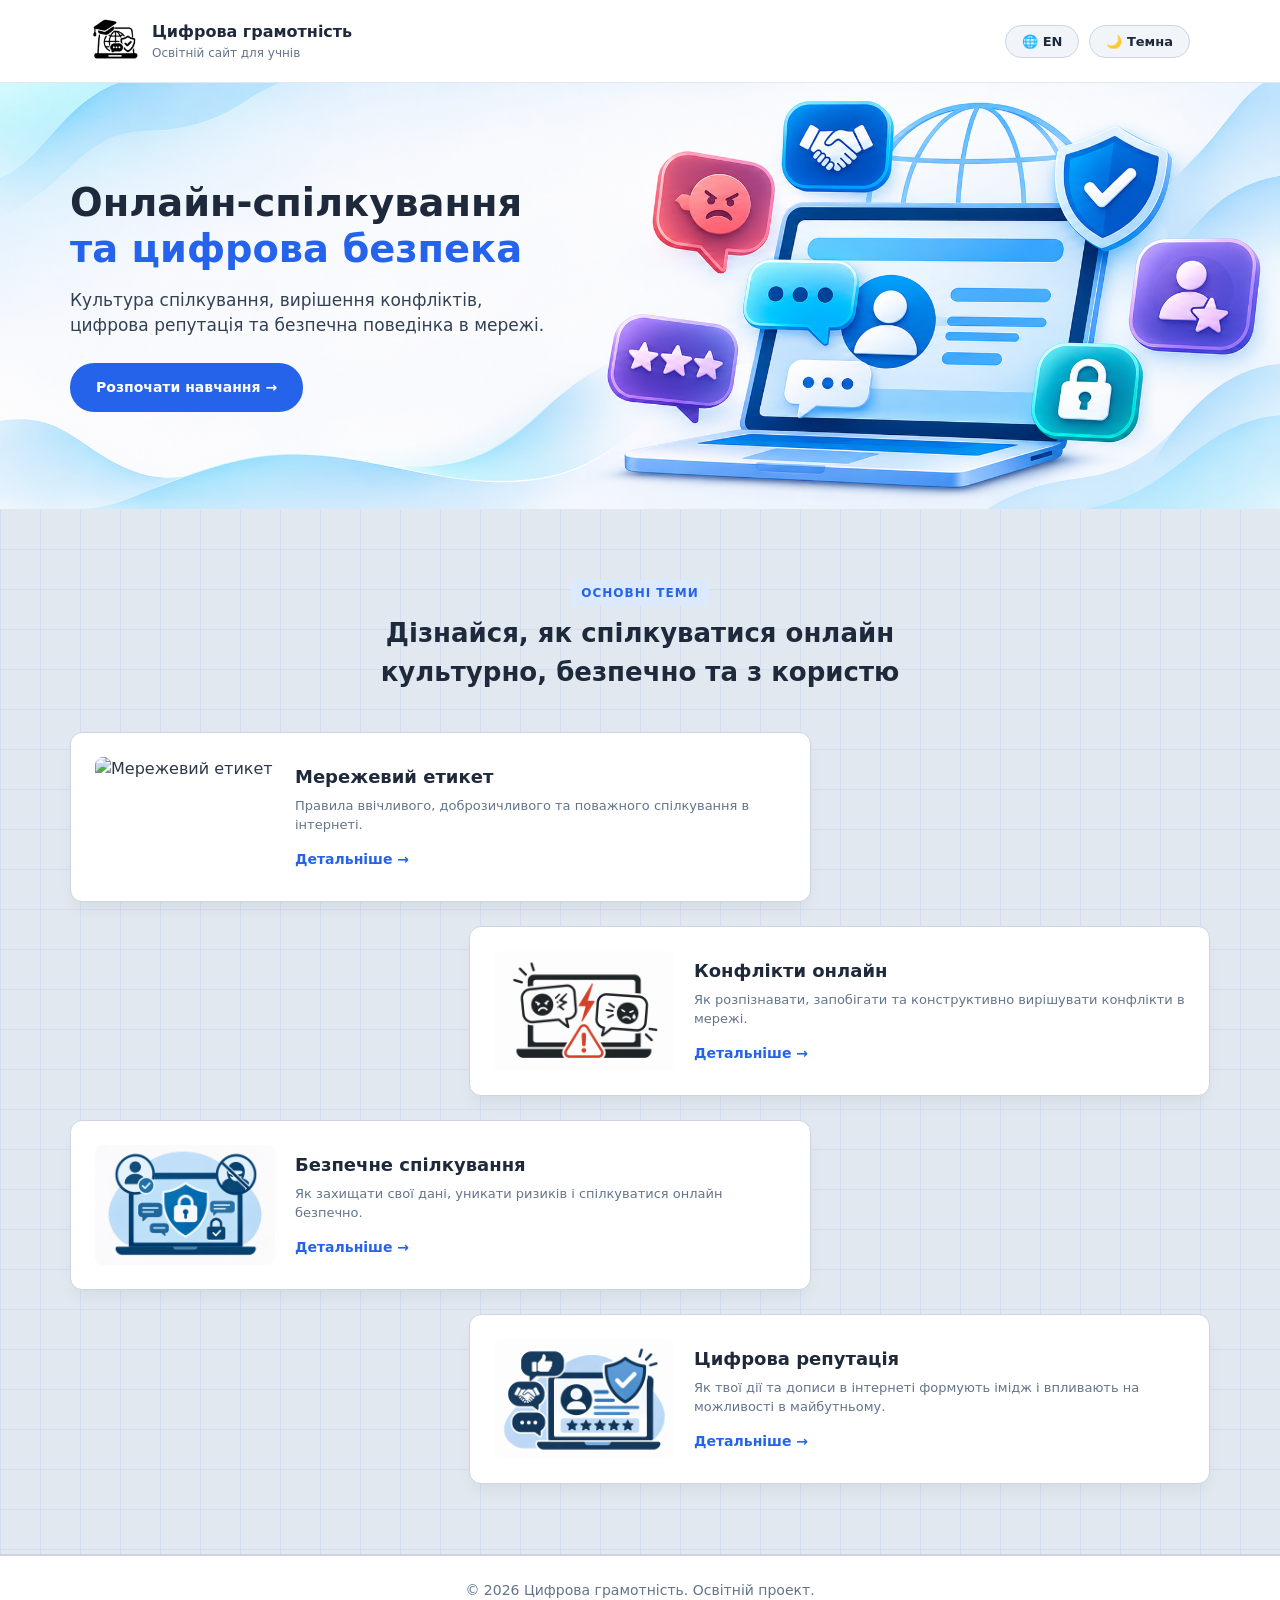
==== commit 0dbb0a17: "Nov 27, 2026, 1:20 PM" ====
--- a/main.html
+++ b/main.html
@@ -114,7 +114,7 @@
 
           <div class="card-media-placeholder">
 
-            <img src="photos/et2.png" data-light="photos/et2.png" data-dark="photos/et-dark.png"
+            <img src="photos/et2.png" data-light="photos/et-.png" data-dark="photos/et-dark.png"
                  alt="Мережевий етикет">
 
           </div>
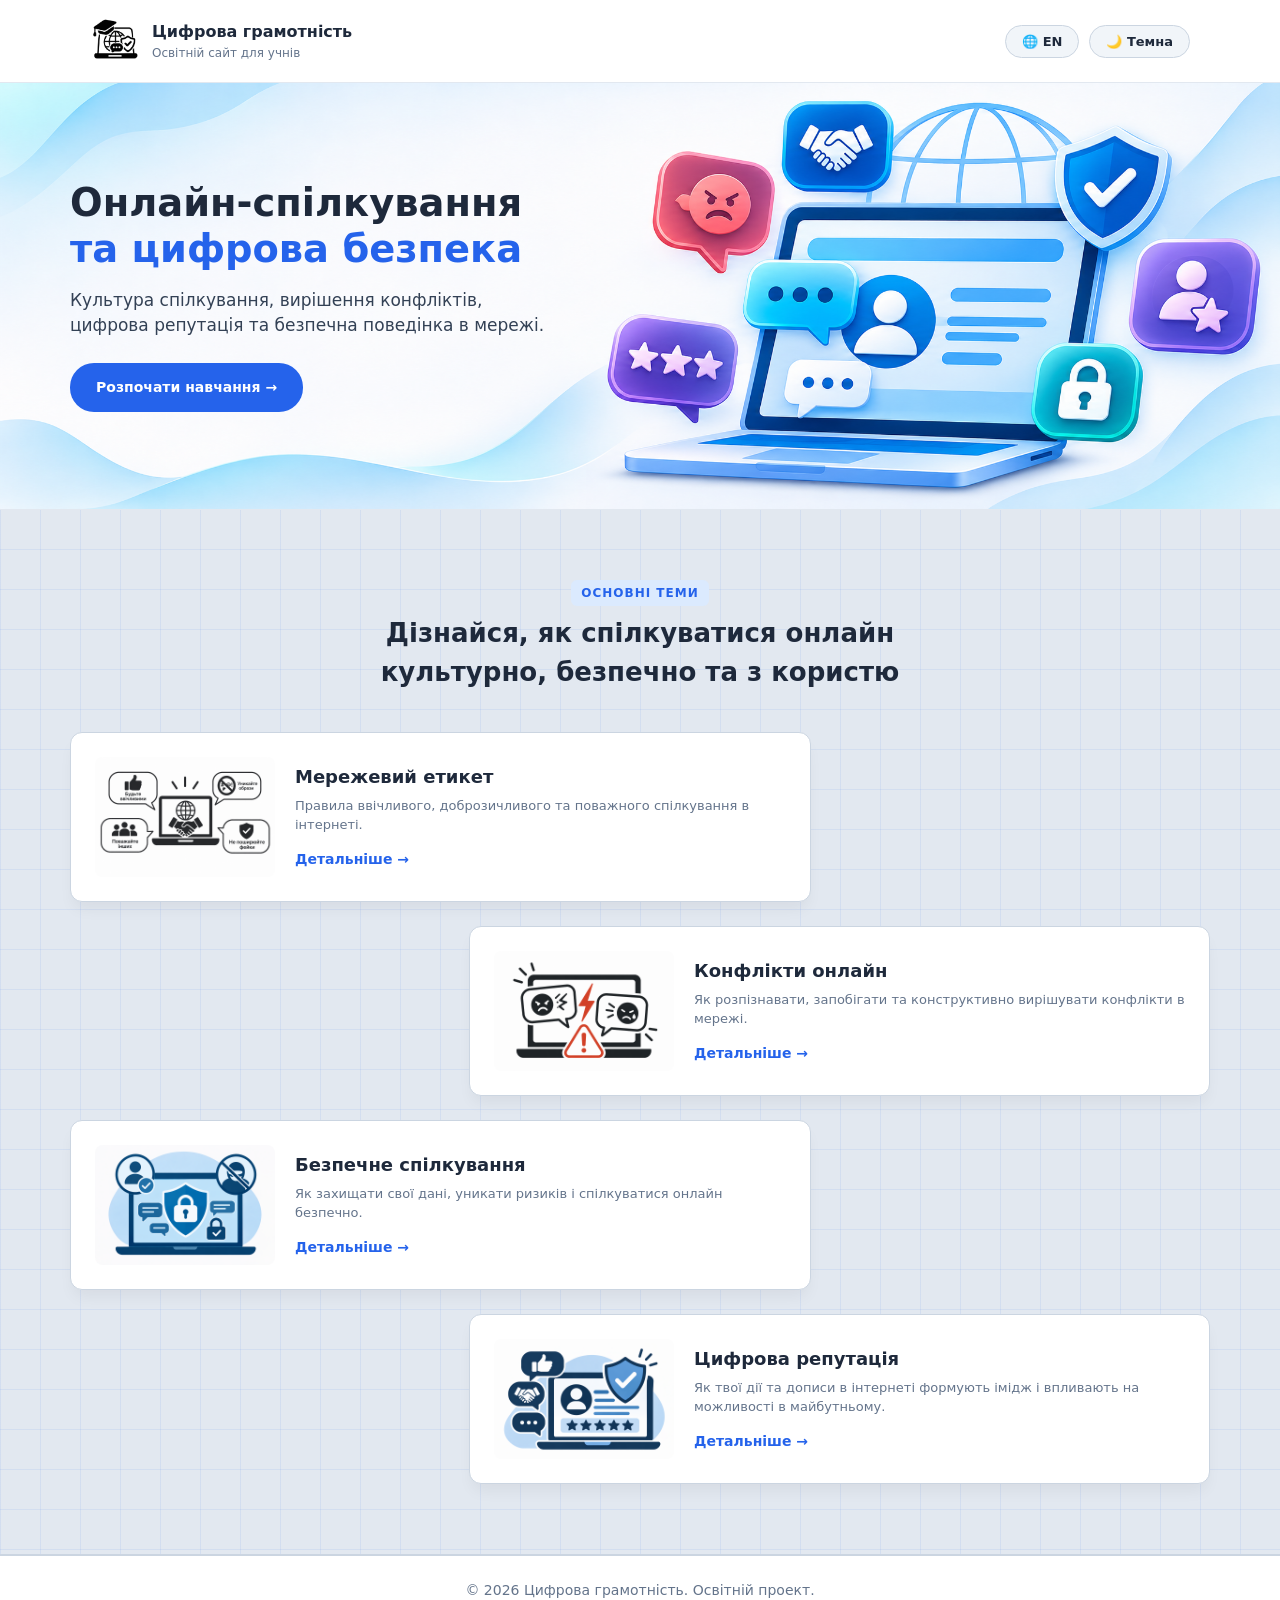
==== commit e960e704: "Nov 27, 2026, 1:20 PM" ====
--- a/main.html
+++ b/main.html
@@ -114,7 +114,7 @@
 
           <div class="card-media-placeholder">
 
-            <img src="photos/et2.png" data-light="photos/et-.png" data-dark="photos/et-dark.png"
+            <img src="photos/et2.png" data-light="photos/et2.png" data-dark="photos/et-dark.png"
                  alt="Мережевий етикет">
 
           </div>
